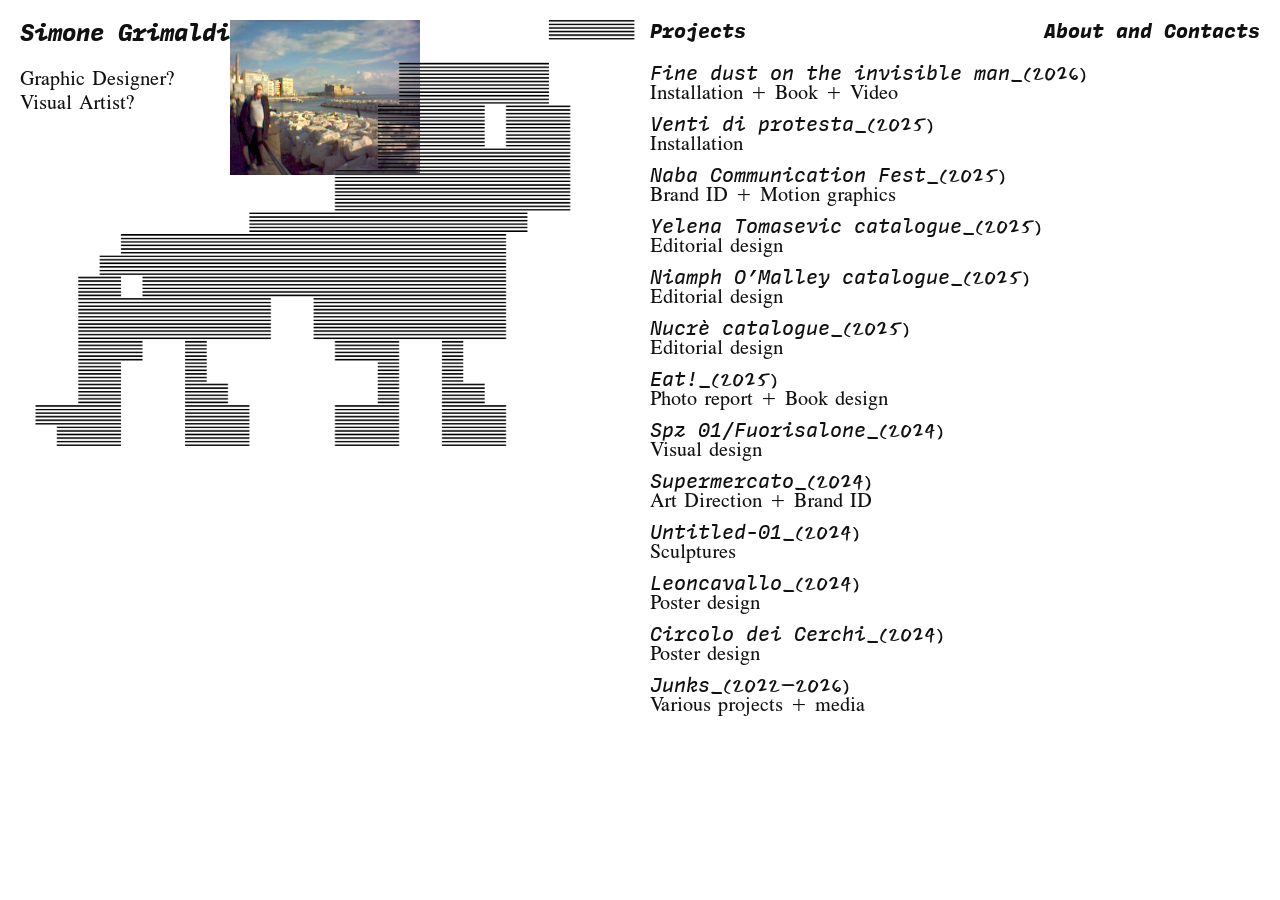
==== index.html @ 3a8df93e "initian site" ====
<!doctype html>
<html lang="it">
  <head>
    <meta charset="utf-8" />
    <title>Simone Grimaldi</title>
    <meta name="description" content="Portfolio — Simone Grimaldi" />
    <meta name="keywords" content="graphic design, visual artist, portfolio" />
    <meta name="viewport" content="width=device-width, initial-scale=1.0" />

    <link rel="shortcut icon" href="images/favicon.ico" type="image/x-icon" />
    <link rel="stylesheet" href="css/stili.css" />
  </head>

  <body>
    <main class="page" aria-label="Landing page">
      <!-- OVERLAY: GIF -->
      <div class="hero-gif" aria-label="Hero GIF">
        <img src="images/1.gif" alt="GIF" />
      </div>

      <!-- COLONNA 1 -->
      <section class="left" aria-label="Intro">
        <h1 class="brand">Simone Grimaldi</h1>

        <p class="tagline">
          Graphic Designer?<br />
          Visual Artist?
        </p>
      </section>

      <!-- COLONNA 2 (FOTO) -->
      <section class="photo" aria-label="Photo">
        <img src="images/photo.jpg" alt="Photo" />
      </section>

      <!-- COLONNE 4-5 (PROJECTS) -->
      <section class="projects-area" aria-label="Projects">
        <h2 class="section-title">Projects</h2>

        <ul class="projects" role="list">
          <li class="project">
            <a class="project-link" href="./projects/fine-dust.html">
              <span class="project-title">
                <em>Fine dust on the invisible man</em><span class="date">_(2026)</span>
              </span>
              <span class="project-meta">Installation + Book + Video</span>
            </a>
          </li>
          <li class="project">
            <a class="project-link" href="./projects/venti.html">
              <span class="project-title">
                <em>Venti di protesta</em><span class="date">_(2025)</span>
              </span>
              <span class="project-meta">Installation</span>
            </a>
          </li>

          <li class="project">
            <a class="project-link" href="./projects/NCA.html">
              <span class="project-title">
                <em>Naba Communication Fest</em><span class="date">_(2025)</span>
              </span>
              <span class="project-meta">Brand ID + Motion graphics</span>
            </a>
          </li>

          <li class="project">
            <a class="project-link" href="./projects/tomasevic.html">
              <span class="project-title">
                <em>Yelena Tomasevic catalogue</em><span class="date">_(2025)</span>
              </span>
              <span class="project-meta">Editorial design</span>
            </a>
          </li>

          <li class="project">
            <a class="project-link" href="./projects/niamph.html">
              <span class="project-title">
                <em>Niamph O’Malley catalogue</em><span class="date">_(2025)</span>
              </span>
              <span class="project-meta">Editorial design</span>
            </a>
          </li>

          <li class="project">
            <a class="project-link" href="./projects/nucrè.html">
              <span class="project-title">
                <em>Nucrè catalogue</em><span class="date">_(2025)</span>
              </span>
              <span class="project-meta">Editorial design</span>
            </a>
          </li>
          <li class="project">
            <a class="project-link" href="./projects/eat.html">
              <span class="project-title">
                <em>Eat!</em><span class="date">_(2025)</span>
              </span>
              <span class="project-meta">Photo report + Book design</span>
            </a>
          </li>

          <li class="project">
            <a class="project-link" href="./projects/spz.html">
              <span class="project-title">
                <em>Spz 01/Fuorisalone</em><span class="date">_(2024)</span>
              </span>
              <span class="project-meta">Visual design</span>
            </a>
          </li>

          <li class="project">
            <a class="project-link" href="./projects/super.html">
              <span class="project-title">
                <em>Supermercato</em><span class="date">_(2024)</span>
              </span>
              <span class="project-meta">Art Direction + Brand ID</span>
            </a>
          </li>
           <li class="project">
            <a class="project-link" href="./projects/untitled-01.html">
              <span class="project-title">
                <em>Untitled-01</em><span class="date">_(2024)</span>
              </span>
              <span class="project-meta">Sculptures</span>
            </a>
          </li>

          <li class="project">
            <a class="project-link" href="./projects/leonca.html">
              <span class="project-title">
                <em>Leoncavallo</em><span class="date">_(2024)</span>
              </span>
              <span class="project-meta">Poster design</span>
            </a>
          </li>

          <li class="project">
            <a class="project-link" href="./projects/circolocerchi.html">
              <span class="project-title">
                <em>Circolo dei Cerchi</em><span class="date">_(2024)</span>
              </span>
              <span class="project-meta">Poster design</span>
            </a>
          </li>

          <li class="project">
            <a class="project-link" href="./projects/junks.html">
              <span class="project-title">
                <em>Junks</em><span class="date">_(2022–2026)</span>
              </span>
              <span class="project-meta">Various projects + media</span>
            </a>
          </li>
        </ul>
      </section>

      <!-- COLONNA 6 -->
      <section class="right" aria-label="About and Contacts">
  <a class="section-title" href="./about.html">About and Contacts</a>
</section>
    </main>
  </body>
</html>
---- css/stili.css ----
/* =========================
   css/stili.css (COMPLETO)
   ========================= */

/* -------------------------
   LOCAL FONTS
   ------------------------- */

@font-face {
  font-family: "MDIO";
  src: url("../fonts/MDIO-BoldItalic.ttf") format("truetype");
  font-weight: 700;
  font-style: normal;
  font-display: swap;
}

@font-face {
  font-family: "MDIO";
  src: url("../fonts/MDIO-MediumItalic.ttf") format("truetype");
  font-weight: 500;
  font-style: italic;
  font-display: swap;
}

@font-face {
  font-family: "Mansalva";
  src: url("../fonts/Mansalva-Regular.ttf") format("truetype");
  font-weight: 400;
  font-style: normal;
  font-display: swap;
}

@font-face {
  font-family: "Times CG";
  src: url("../fonts/Times%20CG.otf") format("opentype");
  font-weight: 400;
  font-style: normal;
  font-display: swap;
}

/* -------------------------
   VARIABILI
   ------------------------- */

:root {
  --page-pad: 20px;
  --gutter: 20px;

  --text: #111;
  --bg: #fff;

  --title-font: "MDIO", serif;
  --body-font: "MDIO", serif;
  --serif-font: "Times CG", serif;
  --date-font: "Mansalva", cursive;

  --space-block: 20px;
  --space-project: 10px;
  --space-title-meta: 0px;

  /* mobile */
  --gif-fixed-h: 220px;
  --mobile-photo-w: 140px;
  --mobile-projects-offset: 100px;

  /* underline */
  --u-thickness: 1px;
  --u-offset: 3px;
}

/* -------------------------
   BASE / RESET
   ------------------------- */

* {
  box-sizing: border-box;
}

html,
body {
  height: 100%;
}

body {
  margin: 0;
  background: var(--bg);
  color: var(--text);

  font-size: 20px;
  line-height: 1.2;

  font-family: var(--body-font);
  font-weight: 500;
  font-style: italic;
}

h1,
h2,
p,
ul {
  margin: 0;
  padding: 0;
}

/* -------------------------
   GRID LAYOUT (DESKTOP)
   ------------------------- */

.page {
  min-height: 100svh;
  padding: var(--page-pad);

  display: grid;
  grid-template-columns: repeat(6, minmax(0, 1fr));
  column-gap: var(--gutter);
  align-items: start;

  position: relative; /* overlay gif */
}

/* colonne */
.left {
  grid-column: 1 / 2;
}

.photo {
  grid-column: 2 / 3;
}

.projects-area {
  grid-column: 4 / 6;
}

.right {
  grid-column: 6 / 7;
  justify-self: end;
  text-align: right;
}

/* foto col 2 */
.photo img {
  display: block;
  width: 100%;
  height: auto;
}

/* -------------------------
   GIF OVERLAY (DESKTOP)
   ------------------------- */

.hero-gif {
  position: absolute;
  top: var(--page-pad);
  left: var(--page-pad);

  width: calc(((100% - (5 * var(--gutter))) / 6) * 3 + (2 * var(--gutter)));
  height: auto;

  z-index: 2;
  pointer-events: none;
}

.hero-gif img {
  display: block;
  width: 100%;
  height: auto;
  object-fit: contain;
}

/* -------------------------
   TITOLI (BOLD)
   ------------------------- */

.brand,
.section-title {
  font-family: var(--title-font);
  font-weight: 700;
  font-style: normal;

  font-size: 20px;
  line-height: 1.2;

  white-space: nowrap;
}

.brand {
  font-size: 23.5px;
}

/* -------------------------
   HOVER / LINK STYLING
   - Simone Grimaldi: NO hover
   - Projects (titolo in alto): NO hover
   - About and Contacts (in alto): SI hover + link nero
   - Lista progetti: SI hover
   ------------------------- */

/* About and Contacts in alto (ora è un <a>) */
.right .section-title {
  color: inherit;
  text-decoration: none;
  text-decoration-thickness: var(--u-thickness);
  text-underline-offset: var(--u-offset);
}

.right .section-title:visited {
  color: inherit;
}

.right .section-title:hover {
  text-decoration: underline;
}

/* Simone: no hover */
.brand:hover {
  text-decoration: none;
}

/* -------------------------
   SINISTRA
   ------------------------- */

.tagline {
  margin-top: var(--space-block);

  font-family: var(--serif-font);
  font-weight: 400;
  font-style: normal;

  font-size: 20px;
  line-height: 1.2;
}

/* -------------------------
   PROJECTS LIST
   ------------------------- */

.projects {
  margin-top: var(--space-block);
  list-style: none;
}

.project {
  margin-bottom: var(--space-project);
}

/* underline su tutta la voce */
.project-link {
  display: inline-block;
  color: inherit;
  cursor: pointer;

  text-decoration: none;
  text-decoration-thickness: var(--u-thickness);
  text-underline-offset: var(--u-offset);
}

.project-link:hover {
  text-decoration: underline;
}

.project-link .project-title,
.project-link .project-meta {
  display: block;
}

/* titolo progetto: MDIO MediumItalic */
.project-title {
  font-family: var(--body-font);
  font-weight: 500;
  font-style: italic;

  font-size: 20px;
  line-height: 1;

  white-space: nowrap;
}

.project-title em {
  font-style: italic;
}

/* date: Mansalva */
.date {
  font-family: var(--date-font);
  font-weight: 400;
  font-style: normal;

  font-size: 20px;
  line-height: 1;
}

/* meta: Times CG */
.project-meta {
  margin-top: var(--space-title-meta);

  font-family: var(--serif-font);
  font-weight: 400;
  font-style: normal;

  font-size: 20px;
  line-height: 1;
}

/* -------------------------
   MOBILE
   - foto a sinistra + testo a destra (gutter 20)
   - projects più in basso di 100px
   - gif fixed bottom con margini 20px
   ------------------------- */

@media (max-width: 900px) {
  .page {
    grid-template-columns: var(--mobile-photo-w) var(--gutter) 1fr;
    column-gap: 0;
    row-gap: 20px;

    padding-bottom: calc(var(--page-pad) + var(--gif-fixed-h));
  }

  .photo {
    grid-column: 1 / 2;
    grid-row: 1;
    justify-self: start;
    align-self: start;
  }

  .photo img {
    width: 100%;
    height: auto;
  }

  .left {
    grid-column: 3 / 4;
    grid-row: 1;
    justify-self: start;
    align-self: start;
    text-align: left;
  }

  /* nome sempre in una riga, riduce se serve + spazio sotto */
  .brand {
    white-space: nowrap;
    font-size: clamp(16px, 6vw, 23.5px);
    margin-bottom: 20px;
  }

  .projects-area {
    grid-column: 1 / 4;
    grid-row: 2;
    justify-self: start;
    text-align: left;

    margin-top: var(--mobile-projects-offset);
  }

  .right {
    grid-column: 1 / 4;
    grid-row: 3;
    justify-self: start;
    text-align: left;
  }

  .section-title,
  .project-title {
    white-space: normal;
  }

  /* GIF fixed bottom con margini 20px dx/sx */
  .hero-gif {
    position: fixed;
    left: var(--page-pad);
    right: var(--page-pad);
    bottom: 0;
    top: auto;

    width: auto;
    height: var(--gif-fixed-h);

    z-index: 999;
    pointer-events: none;
  }

  .hero-gif img {
    width: 100%;
    height: 100%;
    object-fit: contain;
    object-position: bottom;
  }
}
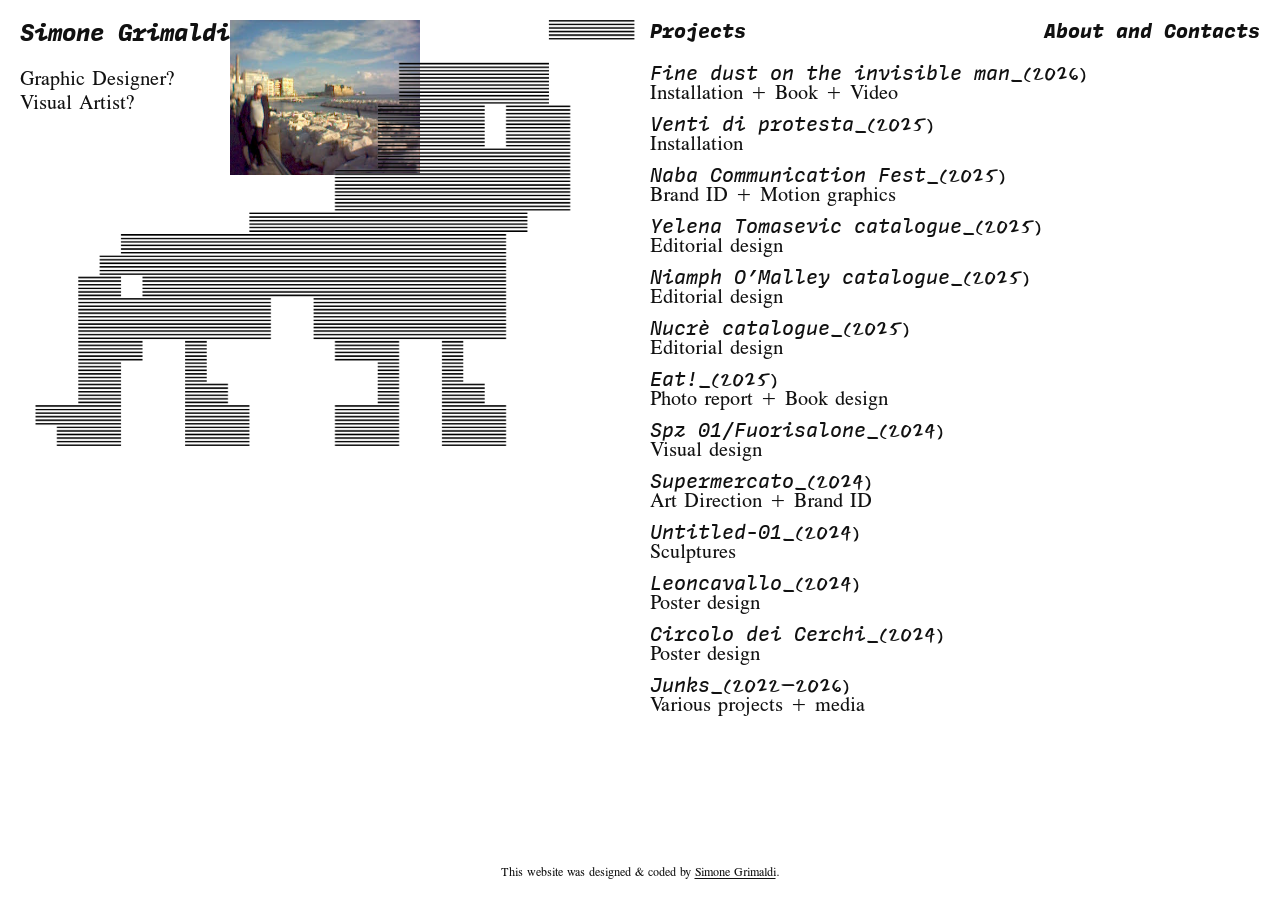
==== commit 55fa7fa9: "credit update" ====
--- a/index.html
+++ b/index.html
@@ -1,6 +1,7 @@
 <!doctype html>
 <html lang="it">
   <head>
+    <link rel="icon" href="images/favicon.ico" type="image/x-icon" />
     <meta charset="utf-8" />
     <title>Simone Grimaldi</title>
     <meta name="description" content="Portfolio — Simone Grimaldi" />
@@ -10,6 +11,11 @@
     <link rel="shortcut icon" href="images/favicon.ico" type="image/x-icon" />
     <link rel="stylesheet" href="css/stili.css" />
   </head>
+
+  <p class="site-credit">
+  This website was designed &amp; coded by
+  <a href="about.html">Simone Grimaldi</a>.
+</p>
 
   <body>
     <main class="page" aria-label="Landing page">
--- a/css/stili.css
+++ b/css/stili.css
@@ -5,7 +5,6 @@
 /* -------------------------
    LOCAL FONTS
    ------------------------- */
-
 @font-face {
   font-family: "MDIO";
   src: url("../fonts/MDIO-BoldItalic.ttf") format("truetype");
@@ -41,7 +40,6 @@
 /* -------------------------
    VARIABILI
    ------------------------- */
-
 :root {
   --page-pad: 20px;
   --gutter: 20px;
@@ -49,8 +47,8 @@
   --text: #111;
   --bg: #fff;
 
-  --title-font: "MDIO", serif;
-  --body-font: "MDIO", serif;
+  --title-font: "MDIO", serif; /* titoli bold */
+  --body-font: "MDIO", serif;  /* mdio medium italic */
   --serif-font: "Times CG", serif;
   --date-font: "Mansalva", cursive;
 
@@ -71,7 +69,6 @@
 /* -------------------------
    BASE / RESET
    ------------------------- */
-
 * {
   box-sizing: border-box;
 }
@@ -105,7 +102,6 @@
 /* -------------------------
    GRID LAYOUT (DESKTOP)
    ------------------------- */
-
 .page {
   min-height: 100svh;
   padding: var(--page-pad);
@@ -147,12 +143,12 @@
 /* -------------------------
    GIF OVERLAY (DESKTOP)
    ------------------------- */
-
 .hero-gif {
   position: absolute;
   top: var(--page-pad);
   left: var(--page-pad);
 
+  /* 3 colonne (1-3) con 2 gutter interni */
   width: calc(((100% - (5 * var(--gutter))) / 6) * 3 + (2 * var(--gutter)));
   height: auto;
 
@@ -170,7 +166,6 @@
 /* -------------------------
    TITOLI (BOLD)
    ------------------------- */
-
 .brand,
 .section-title {
   font-family: var(--title-font);
@@ -183,19 +178,21 @@
   white-space: nowrap;
 }
 
+/* SOLO nome: desktop 23.5 */
 .brand {
   font-size: 23.5px;
 }
 
 /* -------------------------
    HOVER / LINK STYLING
+   Regole richieste:
    - Simone Grimaldi: NO hover
    - Projects (titolo in alto): NO hover
    - About and Contacts (in alto): SI hover + link nero
-   - Lista progetti: SI hover
-   ------------------------- */
-
-/* About and Contacts in alto (ora è un <a>) */
+   - Lista progetti: SI hover (underline su tutta la riga)
+   ------------------------- */
+
+/* About and Contacts in alto (è un <a>) */
 .right .section-title {
   color: inherit;
   text-decoration: none;
@@ -219,7 +216,6 @@
 /* -------------------------
    SINISTRA
    ------------------------- */
-
 .tagline {
   margin-top: var(--space-block);
 
@@ -234,7 +230,6 @@
 /* -------------------------
    PROJECTS LIST
    ------------------------- */
-
 .projects {
   margin-top: var(--space-block);
   list-style: none;
@@ -303,18 +298,23 @@
 }
 
 /* -------------------------
-   MOBILE
-   - foto a sinistra + testo a destra (gutter 20)
-   - projects più in basso di 100px
-   - gif fixed bottom con margini 20px
-   ------------------------- */
-
+   MOBILE (iphone / schermi stretti)
+   - foto piccola a sinistra
+   - testo a destra con gutter 20 + margine destro 20
+   - titolo sempre su una riga (riduce se serve)
+   - projects 100px più in basso
+   - gif fixed bottom overlay
+   ------------------------- */
 @media (max-width: 900px) {
   .page {
     grid-template-columns: var(--mobile-photo-w) var(--gutter) 1fr;
     column-gap: 0;
     row-gap: 20px;
 
+    /* margini 20px su tutti i lati */
+    padding: var(--page-pad);
+
+    /* spazio extra per gif fixed */
     padding-bottom: calc(var(--page-pad) + var(--gif-fixed-h));
   }
 
@@ -330,19 +330,23 @@
     height: auto;
   }
 
+  /* testo a destra della foto con margine destro 20px */
   .left {
     grid-column: 3 / 4;
     grid-row: 1;
     justify-self: start;
     align-self: start;
     text-align: left;
-  }
-
-  /* nome sempre in una riga, riduce se serve + spazio sotto */
+
+    width: 100%;
+    padding-right: var(--page-pad);
+  }
+
+  /* ✅ RIDOTTO: nome sempre su una riga e più piccolo su mobile */
   .brand {
     white-space: nowrap;
-    font-size: clamp(16px, 6vw, 23.5px);
-    margin-bottom: 20px;
+    font-size: clamp(13px, 4.2vw, 19px);
+    margin-bottom: 20px; /* accapo tra nome e tagline */
   }
 
   .projects-area {
@@ -387,4 +391,35 @@
     object-fit: contain;
     object-position: bottom;
   }
+}
+
+.site-credit {
+  position: fixed;
+  left: 50%;
+  bottom: 20px;
+  transform: translateX(-50%);
+
+  margin: 0;
+
+  font-family: "Times CG", serif;
+  font-weight: 400;
+  font-style: normal;
+  font-size: 12px;
+  line-height: 1;
+
+  white-space: nowrap;
+  color: var(--text);
+
+  z-index: 1000;
+}
+
+.site-credit a {
+  color: inherit;
+  text-decoration: underline;
+  text-decoration-thickness: 1px;
+  text-underline-offset: 2px;
+}
+
+.site-credit a:visited {
+  color: inherit;
 }
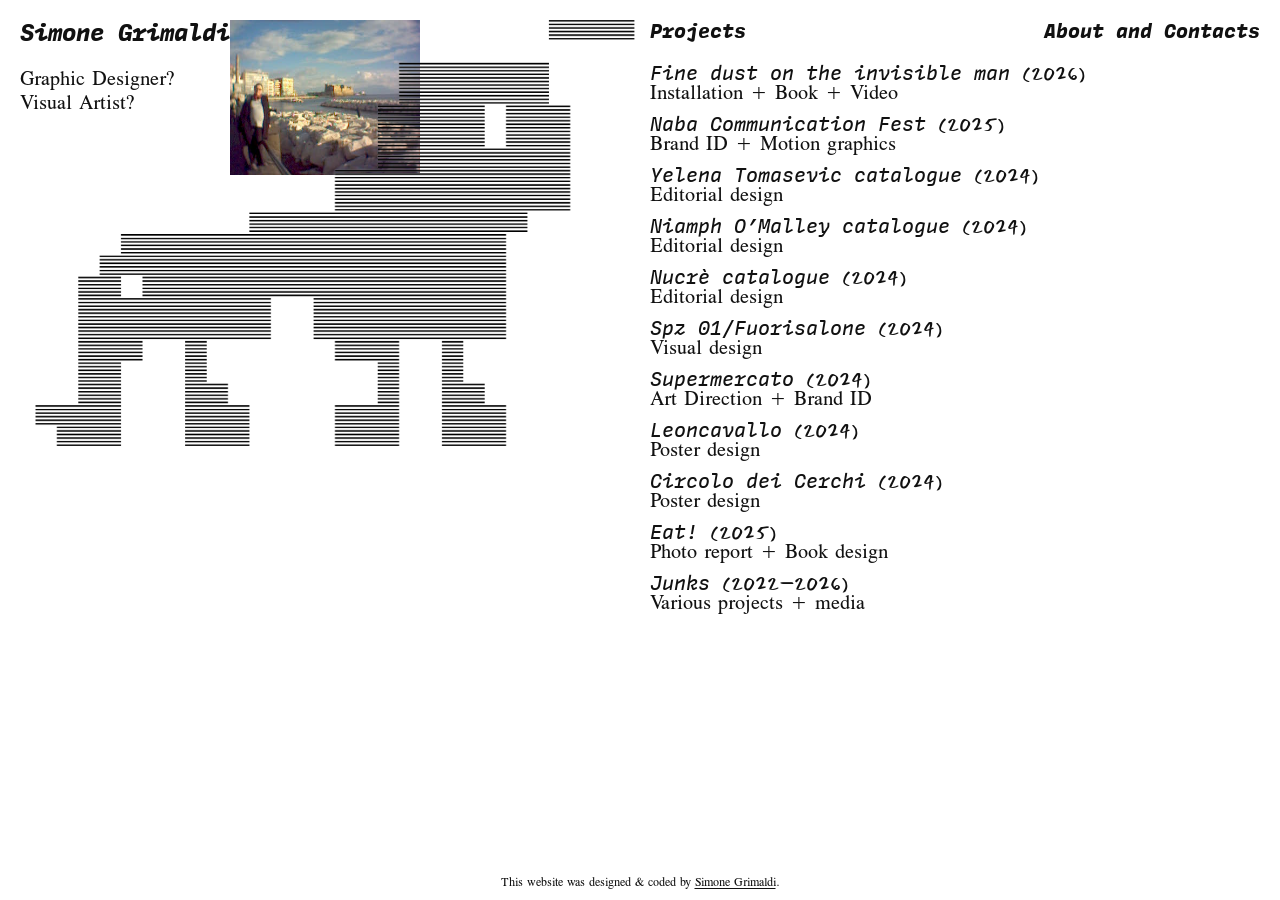
==== commit d423fcd2: "animation update" ====
--- a/index.html
+++ b/index.html
@@ -1,31 +1,40 @@
 <!doctype html>
-<html lang="it">
+<html lang="en">
   <head>
-    <link rel="icon" href="images/favicon.ico" type="image/x-icon" />
-    <meta charset="utf-8" />
+    <meta charset="UTF-8" />
+
+    <meta
+      name="viewport"
+      content="width=device-width, initial-scale=1.0"
+    />
+
     <title>Simone Grimaldi</title>
-    <meta name="description" content="Portfolio — Simone Grimaldi" />
-    <meta name="keywords" content="graphic design, visual artist, portfolio" />
-    <meta name="viewport" content="width=device-width, initial-scale=1.0" />
-
-    <link rel="shortcut icon" href="images/favicon.ico" type="image/x-icon" />
-    <link rel="stylesheet" href="css/stili.css" />
+
+    <link
+      rel="icon"
+      href="images/favicon.ico"
+      type="image/x-icon"
+    />
+
+    <link
+      rel="stylesheet"
+      href="css/stili.css?v=5"
+    />
   </head>
 
-  <p class="site-credit">
-  This website was designed &amp; coded by
-  <a href="about.html">Simone Grimaldi</a>.
-</p>
-
   <body>
-    <main class="page" aria-label="Landing page">
-      <!-- OVERLAY: GIF -->
-      <div class="hero-gif" aria-label="Hero GIF">
-        <img src="images/1.gif" alt="GIF" />
+    <main class="page">
+
+      <!-- GIF DECORATIVA -->
+      <div class="hero-gif">
+        <img
+          src="images/1.gif"
+          alt=""
+        />
       </div>
 
-      <!-- COLONNA 1 -->
-      <section class="left" aria-label="Intro">
+      <!-- NOME + TAGLINE -->
+      <section class="left">
         <h1 class="brand">Simone Grimaldi</h1>
 
         <p class="tagline">
@@ -34,136 +43,452 @@
         </p>
       </section>
 
-      <!-- COLONNA 2 (FOTO) -->
-      <section class="photo" aria-label="Photo">
-        <img src="images/photo.jpg" alt="Photo" />
-      </section>
-
-      <!-- COLONNE 4-5 (PROJECTS) -->
-      <section class="projects-area" aria-label="Projects">
+      <!-- FOTO -->
+      <div class="photo">
+        <img
+          src="images/photo.jpg"
+          alt="Simone Grimaldi"
+        />
+      </div>
+
+      <!-- PROJECTS -->
+      <section class="projects-area">
         <h2 class="section-title">Projects</h2>
 
-        <ul class="projects" role="list">
-          <li class="project">
-            <a class="project-link" href="./projects/fine-dust.html">
-              <span class="project-title">
-                <em>Fine dust on the invisible man</em><span class="date">_(2026)</span>
-              </span>
-              <span class="project-meta">Installation + Book + Video</span>
-            </a>
-          </li>
-          <li class="project">
-            <a class="project-link" href="./projects/venti.html">
-              <span class="project-title">
-                <em>Venti di protesta</em><span class="date">_(2025)</span>
-              </span>
-              <span class="project-meta">Installation</span>
-            </a>
-          </li>
-
-          <li class="project">
-            <a class="project-link" href="./projects/NCA.html">
-              <span class="project-title">
-                <em>Naba Communication Fest</em><span class="date">_(2025)</span>
-              </span>
-              <span class="project-meta">Brand ID + Motion graphics</span>
-            </a>
-          </li>
-
-          <li class="project">
-            <a class="project-link" href="./projects/tomasevic.html">
-              <span class="project-title">
-                <em>Yelena Tomasevic catalogue</em><span class="date">_(2025)</span>
-              </span>
-              <span class="project-meta">Editorial design</span>
-            </a>
-          </li>
-
-          <li class="project">
-            <a class="project-link" href="./projects/niamph.html">
-              <span class="project-title">
-                <em>Niamph O’Malley catalogue</em><span class="date">_(2025)</span>
-              </span>
-              <span class="project-meta">Editorial design</span>
-            </a>
-          </li>
-
-          <li class="project">
-            <a class="project-link" href="./projects/nucrè.html">
-              <span class="project-title">
-                <em>Nucrè catalogue</em><span class="date">_(2025)</span>
-              </span>
-              <span class="project-meta">Editorial design</span>
-            </a>
-          </li>
-          <li class="project">
-            <a class="project-link" href="./projects/eat.html">
-              <span class="project-title">
-                <em>Eat!</em><span class="date">_(2025)</span>
-              </span>
-              <span class="project-meta">Photo report + Book design</span>
-            </a>
-          </li>
-
-          <li class="project">
-            <a class="project-link" href="./projects/spz.html">
-              <span class="project-title">
-                <em>Spz 01/Fuorisalone</em><span class="date">_(2024)</span>
-              </span>
-              <span class="project-meta">Visual design</span>
-            </a>
-          </li>
-
-          <li class="project">
-            <a class="project-link" href="./projects/super.html">
-              <span class="project-title">
-                <em>Supermercato</em><span class="date">_(2024)</span>
-              </span>
-              <span class="project-meta">Art Direction + Brand ID</span>
-            </a>
-          </li>
-           <li class="project">
-            <a class="project-link" href="./projects/untitled-01.html">
-              <span class="project-title">
-                <em>Untitled-01</em><span class="date">_(2024)</span>
-              </span>
-              <span class="project-meta">Sculptures</span>
-            </a>
-          </li>
-
-          <li class="project">
-            <a class="project-link" href="./projects/leonca.html">
-              <span class="project-title">
-                <em>Leoncavallo</em><span class="date">_(2024)</span>
-              </span>
-              <span class="project-meta">Poster design</span>
-            </a>
-          </li>
-
-          <li class="project">
-            <a class="project-link" href="./projects/circolocerchi.html">
-              <span class="project-title">
-                <em>Circolo dei Cerchi</em><span class="date">_(2024)</span>
-              </span>
-              <span class="project-meta">Poster design</span>
-            </a>
-          </li>
-
-          <li class="project">
-            <a class="project-link" href="./projects/junks.html">
-              <span class="project-title">
-                <em>Junks</em><span class="date">_(2022–2026)</span>
-              </span>
-              <span class="project-meta">Various projects + media</span>
-            </a>
-          </li>
+        <ul class="projects">
+
+          <!-- FINE DUST -->
+          <li class="project">
+            <a
+              class="project-link"
+              href="./projects/fine-dust.html"
+              data-preview="fine-dust"
+            >
+              <span class="project-title">
+                Fine dust on the invisible man
+                <span class="date">(2026)</span>
+              </span>
+
+              <span class="project-meta">
+                Installation + Book + Video
+              </span>
+            </a>
+          </li>
+
+          <!-- NCA -->
+          <li class="project">
+            <a
+              class="project-link"
+              href="./projects/NCA.html"
+              data-preview="nca"
+            >
+              <span class="project-title">
+                Naba Communication Fest
+                <span class="date">(2025)</span>
+              </span>
+
+              <span class="project-meta">
+                Brand ID + Motion graphics
+              </span>
+            </a>
+          </li>
+
+          <!-- TOMASEVIC -->
+          <li class="project">
+            <a
+              class="project-link"
+              href="./projects/tomasevic.html"
+              data-preview="tomasevic"
+            >
+              <span class="project-title">
+                Yelena Tomasevic catalogue
+                <span class="date">(2024)</span>
+              </span>
+
+              <span class="project-meta">
+                Editorial design
+              </span>
+            </a>
+          </li>
+
+          <!-- NIAMPH -->
+          <li class="project">
+            <a
+              class="project-link"
+              href="./projects/niamph.html"
+              data-preview="niamph"
+            >
+              <span class="project-title">
+                Niamph O’Malley catalogue
+                <span class="date">(2024)</span>
+              </span>
+
+              <span class="project-meta">
+                Editorial design
+              </span>
+            </a>
+          </li>
+
+          <!-- NUCRE -->
+          <li class="project">
+            <a
+              class="project-link"
+              href="./projects/nucrè.html"
+              data-preview="nucre"
+            >
+              <span class="project-title">
+                Nucrè catalogue
+                <span class="date">(2024)</span>
+              </span>
+
+              <span class="project-meta">
+                Editorial design
+              </span>
+            </a>
+          </li>
+
+          <!-- SPZ -->
+          <li class="project">
+            <a
+              class="project-link"
+              href="./projects/spz.html"
+              data-preview="spz"
+            >
+              <span class="project-title">
+                Spz 01/Fuorisalone
+                <span class="date">(2024)</span>
+              </span>
+
+              <span class="project-meta">
+                Visual design
+              </span>
+            </a>
+          </li>
+
+          <!-- SUPERMERCATO -->
+          <li class="project">
+            <a
+              class="project-link"
+              href="./projects/super.html"
+              data-preview="super"
+            >
+              <span class="project-title">
+                Supermercato
+                <span class="date">(2024)</span>
+              </span>
+
+              <span class="project-meta">
+                Art Direction + Brand ID
+              </span>
+            </a>
+          </li>
+
+          <!-- LEONCAVALLO -->
+          <li class="project">
+            <a
+              class="project-link"
+              href="./projects/leonca.html"
+              data-preview="leonca"
+            >
+              <span class="project-title">
+                Leoncavallo
+                <span class="date">(2024)</span>
+              </span>
+
+              <span class="project-meta">
+                Poster design
+              </span>
+            </a>
+          </li>
+
+          <!-- CIRCOLO DEI CERCHI -->
+          <li class="project">
+            <a
+              class="project-link"
+              href="./projects/circolocerchi.html"
+              data-preview="circolocerchi"
+            >
+              <span class="project-title">
+                Circolo dei Cerchi
+                <span class="date">(2024)</span>
+              </span>
+
+              <span class="project-meta">
+                Poster design
+              </span>
+            </a>
+          </li>
+
+          <!-- EAT -->
+          <li class="project">
+            <a
+              class="project-link"
+              href="./projects/eat.html"
+            >
+              <span class="project-title">
+                Eat!
+                <span class="date">(2025)</span>
+              </span>
+
+              <span class="project-meta">
+                Photo report + Book design
+              </span>
+            </a>
+          </li>
+
+          <!-- JUNKS -->
+          <li class="project">
+            <a
+              class="project-link"
+              href="./projects/junks.html"
+              data-preview="junks"
+            >
+              <span class="project-title">
+                Junks
+                <span class="date">(2022–2026)</span>
+              </span>
+
+              <span class="project-meta">
+                Various projects + media
+              </span>
+            </a>
+          </li>
+
         </ul>
       </section>
 
-      <!-- COLONNA 6 -->
-      <section class="right" aria-label="About and Contacts">
-  <a class="section-title" href="./about.html">About and Contacts</a>
-</section>
+      <!-- ABOUT -->
+      <section class="right">
+        <a
+          class="section-title"
+          href="./about.html"
+        >
+          About and Contacts
+        </a>
+      </section>
+
     </main>
+
+    <!-- AREA ANTEPRIME HOVER -->
+    <div
+      class="project-hover-preview"
+      aria-hidden="true"
+    ></div>
+
+    <!-- SITE CREDIT -->
+    <p class="site-credit">
+      This website was designed &amp; coded by
+      <a href="./about.html">Simone Grimaldi</a>.
+    </p>
+
+    <!-- PROJECT HOVER PREVIEW -->
+    <script>
+      const previewContainer =
+        document.querySelector(".project-hover-preview");
+
+      const projectLinks =
+        document.querySelectorAll("[data-preview]");
+
+      const projectPreviews = {
+        "fine-dust": [
+          "./images/projects/fine-dust/01.jpg",
+          "./images/projects/fine-dust/02.jpg",
+          "./images/projects/fine-dust/03.jpg"
+        ],
+
+        "nca": [
+          "./images/projects/nca/01.gif",
+          "./images/projects/nca/02.jpg",
+          "./images/projects/nca/03.jpg"
+        ],
+
+        "tomasevic": [
+          "./images/projects/tomasevic/1.jpg",
+          "./images/projects/tomasevic/2.jpg",
+          "./images/projects/tomasevic/3.jpg"
+        ],
+
+        "niamph": [
+          "./images/projects/niamph/1.jpg",
+          "./images/projects/niamph/2.jpg",
+          "./images/projects/niamph/3.jpg"
+        ],
+
+        "nucre": [
+          "./images/projects/nucre/1.jpg",
+          "./images/projects/nucre/2.jpg",
+          "./images/projects/nucre/3.jpg"
+        ],
+
+        "spz": [
+          "./images/projects/spz/1.jpg",
+          "./images/projects/spz/2.jpg",
+          "./images/projects/spz/3..jpg"
+        ],
+
+        "super": [
+          "./images/projects/super/1.jpg",
+          "./images/projects/super/2.jpg",
+          "./images/projects/super/3.jpg"
+        ],
+
+        "leonca": [
+          "./images/projects/leonca/1.jpg",
+          "./images/projects/leonca/2.jpg",
+          "./images/projects/leonca/3.jpg"
+        ],
+
+        "circolocerchi": [
+          "./images/projects/circolocerchi/1.jpg",
+          "./images/projects/circolocerchi/2.jpg"
+        ],
+
+        "junks": [
+          "./images/projects/junks/1.png",
+          "./images/projects/junks/2_.jpg",
+          "./images/projects/junks/Blow.jpg"
+        ]
+      };
+
+      let previewTimers = [];
+
+      function randomBetween(min, max) {
+        return Math.random() * (max - min) + min;
+      }
+
+      function clearPreview() {
+        previewTimers.forEach((timer) => {
+          clearTimeout(timer);
+        });
+
+        previewTimers = [];
+
+        /*
+          Sparizione immediata.
+        */
+        previewContainer.innerHTML = "";
+      }
+
+      function positionPreviewImage(image) {
+        const containerWidth =
+          previewContainer.clientWidth;
+
+        const containerHeight =
+          previewContainer.clientHeight;
+
+        const imageWidth =
+          image.offsetWidth;
+
+        const imageHeight =
+          image.offsetHeight;
+
+        const maxLeft =
+          Math.max(0, containerWidth - imageWidth);
+
+        const maxTop =
+          Math.max(0, containerHeight - imageHeight);
+
+        image.style.left =
+          `${randomBetween(0, maxLeft)}px`;
+
+        image.style.top =
+          `${randomBetween(0, maxTop)}px`;
+      }
+
+      function revealImage(image) {
+        positionPreviewImage(image);
+
+        requestAnimationFrame(() => {
+          requestAnimationFrame(() => {
+            image.classList.add("is-visible");
+          });
+        });
+      }
+
+      function addPreviewImage(src, index) {
+        const image =
+          document.createElement("img");
+
+        image.src = src;
+        image.alt = "";
+        image.className =
+          "project-hover-image";
+
+        image.style.zIndex =
+          String(index + 1);
+
+        previewContainer.appendChild(image);
+
+        if (
+          image.complete &&
+          image.naturalWidth > 0
+        ) {
+          revealImage(image);
+        } else {
+          image.addEventListener(
+            "load",
+            () => {
+              revealImage(image);
+            },
+            { once: true }
+          );
+        }
+      }
+
+      function showPreview(images) {
+        clearPreview();
+
+        images.forEach((src, index) => {
+          /*
+            1ª foto: subito
+            2ª foto: dopo 1 secondo
+            3ª foto: dopo 2 secondi
+          */
+          const timer = setTimeout(() => {
+            addPreviewImage(src, index);
+          }, index * 1000);
+
+          previewTimers.push(timer);
+        });
+      }
+
+      projectLinks.forEach((link) => {
+        const projectKey =
+          link.dataset.preview;
+
+        const images =
+          projectPreviews[projectKey];
+
+        if (!images) {
+          return;
+        }
+
+        link.addEventListener(
+          "mouseenter",
+          () => {
+            if (window.innerWidth <= 900) {
+              return;
+            }
+
+            showPreview(images);
+          }
+        );
+
+        link.addEventListener(
+          "mouseleave",
+          clearPreview
+        );
+      });
+
+      window.addEventListener(
+        "resize",
+        () => {
+          if (window.innerWidth <= 900) {
+            clearPreview();
+          }
+        }
+      );
+    </script>
+
   </body>
 </html>
--- a/css/stili.css
+++ b/css/stili.css
@@ -1,10 +1,7 @@
 /* =========================
-   css/stili.css (COMPLETO)
-   ========================= */
-
-/* -------------------------
    LOCAL FONTS
-   ------------------------- */
+   ========================= */
+
 @font-face {
   font-family: "MDIO";
   src: url("../fonts/MDIO-BoldItalic.ttf") format("truetype");
@@ -37,9 +34,11 @@
   font-display: swap;
 }
 
-/* -------------------------
-   VARIABILI
-   ------------------------- */
+
+/* =========================
+   VARIABLES
+   ========================= */
+
 :root {
   --page-pad: 20px;
   --gutter: 20px;
@@ -47,8 +46,8 @@
   --text: #111;
   --bg: #fff;
 
-  --title-font: "MDIO", serif; /* titoli bold */
-  --body-font: "MDIO", serif;  /* mdio medium italic */
+  --title-font: "MDIO", serif;
+  --body-font: "MDIO", serif;
   --serif-font: "Times CG", serif;
   --date-font: "Mansalva", cursive;
 
@@ -56,19 +55,19 @@
   --space-project: 10px;
   --space-title-meta: 0px;
 
-  /* mobile */
   --gif-fixed-h: 220px;
   --mobile-photo-w: 140px;
   --mobile-projects-offset: 100px;
 
-  /* underline */
   --u-thickness: 1px;
   --u-offset: 3px;
 }
 
-/* -------------------------
-   BASE / RESET
-   ------------------------- */
+
+/* =========================
+   RESET / BASE
+   ========================= */
+
 * {
   box-sizing: border-box;
 }
@@ -80,15 +79,18 @@
 
 body {
   margin: 0;
+
   background: var(--bg);
   color: var(--text);
 
+  font-family: var(--body-font);
   font-size: 20px;
-  line-height: 1.2;
-
-  font-family: var(--body-font);
   font-weight: 500;
   font-style: italic;
+
+  line-height: 1.2;
+
+  overflow-x: hidden;
 }
 
 h1,
@@ -99,22 +101,33 @@
   padding: 0;
 }
 
-/* -------------------------
-   GRID LAYOUT (DESKTOP)
-   ------------------------- */
+
+/* =========================
+   DESKTOP GRID
+   ========================= */
+
 .page {
+  position: relative;
+
   min-height: 100svh;
+
   padding: var(--page-pad);
 
   display: grid;
-  grid-template-columns: repeat(6, minmax(0, 1fr));
+
+  grid-template-columns:
+    repeat(6, minmax(0, 1fr));
+
   column-gap: var(--gutter);
+
   align-items: start;
-
-  position: relative; /* overlay gif */
-}
-
-/* colonne */
+}
+
+
+/* =========================
+   HOME COLUMNS
+   ========================= */
+
 .left {
   grid-column: 1 / 2;
 }
@@ -129,75 +142,96 @@
 
 .right {
   grid-column: 6 / 7;
+
   justify-self: end;
+
   text-align: right;
 }
 
-/* foto col 2 */
+
+/* =========================
+   PHOTO
+   ========================= */
+
 .photo img {
   display: block;
+
   width: 100%;
   height: auto;
 }
 
-/* -------------------------
-   GIF OVERLAY (DESKTOP)
-   ------------------------- */
+
+/* =========================
+   DECORATIVE GIF DESKTOP
+   ========================= */
+
 .hero-gif {
   position: absolute;
+
   top: var(--page-pad);
   left: var(--page-pad);
 
-  /* 3 colonne (1-3) con 2 gutter interni */
-  width: calc(((100% - (5 * var(--gutter))) / 6) * 3 + (2 * var(--gutter)));
+  width:
+    calc(
+      ((100% - (5 * var(--gutter))) / 6)
+      * 3
+      + (2 * var(--gutter))
+    );
+
   height: auto;
 
   z-index: 2;
+
   pointer-events: none;
 }
 
 .hero-gif img {
   display: block;
+
   width: 100%;
   height: auto;
+
   object-fit: contain;
 }
 
-/* -------------------------
-   TITOLI (BOLD)
-   ------------------------- */
+
+/* =========================
+   HEADINGS
+   ========================= */
+
 .brand,
 .section-title {
   font-family: var(--title-font);
+
   font-weight: 700;
   font-style: normal;
 
   font-size: 20px;
+
   line-height: 1.2;
 
   white-space: nowrap;
 }
 
-/* SOLO nome: desktop 23.5 */
 .brand {
   font-size: 23.5px;
 }
 
-/* -------------------------
-   HOVER / LINK STYLING
-   Regole richieste:
-   - Simone Grimaldi: NO hover
-   - Projects (titolo in alto): NO hover
-   - About and Contacts (in alto): SI hover + link nero
-   - Lista progetti: SI hover (underline su tutta la riga)
-   ------------------------- */
-
-/* About and Contacts in alto (è un <a>) */
+
+/* =========================
+   ABOUT LINK
+   ========================= */
+
 .right .section-title {
   color: inherit;
+
   text-decoration: none;
-  text-decoration-thickness: var(--u-thickness);
-  text-underline-offset: var(--u-offset);
+
+  text-decoration-thickness:
+    var(--u-thickness);
+
+  text-underline-offset:
+    var(--u-offset);
 }
 
 .right .section-title:visited {
@@ -208,30 +242,36 @@
   text-decoration: underline;
 }
 
-/* Simone: no hover */
 .brand:hover {
   text-decoration: none;
 }
 
-/* -------------------------
-   SINISTRA
-   ------------------------- */
+
+/* =========================
+   TAGLINE
+   ========================= */
+
 .tagline {
   margin-top: var(--space-block);
 
   font-family: var(--serif-font);
+
   font-weight: 400;
   font-style: normal;
 
   font-size: 20px;
+
   line-height: 1.2;
 }
 
-/* -------------------------
-   PROJECTS LIST
-   ------------------------- */
+
+/* =========================
+   PROJECT LIST
+   ========================= */
+
 .projects {
   margin-top: var(--space-block);
+
   list-style: none;
 }
 
@@ -239,15 +279,25 @@
   margin-bottom: var(--space-project);
 }
 
-/* underline su tutta la voce */
+
+/* =========================
+   PROJECT LINKS
+   ========================= */
+
 .project-link {
   display: inline-block;
+
   color: inherit;
+
   cursor: pointer;
 
   text-decoration: none;
-  text-decoration-thickness: var(--u-thickness);
-  text-underline-offset: var(--u-offset);
+
+  text-decoration-thickness:
+    var(--u-thickness);
+
+  text-underline-offset:
+    var(--u-offset);
 }
 
 .project-link:hover {
@@ -259,13 +309,19 @@
   display: block;
 }
 
-/* titolo progetto: MDIO MediumItalic */
+
+/* =========================
+   PROJECT TITLE
+   ========================= */
+
 .project-title {
   font-family: var(--body-font);
+
   font-weight: 500;
   font-style: italic;
 
   font-size: 20px;
+
   line-height: 1;
 
   white-space: nowrap;
@@ -275,52 +331,199 @@
   font-style: italic;
 }
 
-/* date: Mansalva */
+
+/* =========================
+   DATE
+   ========================= */
+
 .date {
   font-family: var(--date-font);
+
   font-weight: 400;
   font-style: normal;
 
   font-size: 20px;
+
   line-height: 1;
 }
 
-/* meta: Times CG */
+
+/* =========================
+   PROJECT META
+   ========================= */
+
 .project-meta {
   margin-top: var(--space-title-meta);
 
   font-family: var(--serif-font);
+
   font-weight: 400;
   font-style: normal;
 
   font-size: 20px;
+
   line-height: 1;
 }
 
-/* -------------------------
-   MOBILE (iphone / schermi stretti)
-   - foto piccola a sinistra
-   - testo a destra con gutter 20 + margine destro 20
-   - titolo sempre su una riga (riduce se serve)
-   - projects 100px più in basso
-   - gif fixed bottom overlay
-   ------------------------- */
+
+/* =========================
+   PROJECT HOVER PREVIEW
+   ========================= */
+
+.project-hover-preview {
+  position: fixed;
+
+  left: 20px;
+  bottom: 35px;
+
+  /*
+    Area dedicata alla parte
+    bassa sinistra dello schermo.
+  */
+  width: calc(50vw - 40px);
+  height: 44vh;
+
+  overflow: hidden;
+
+  pointer-events: none;
+
+  z-index: 20;
+}
+
+.project-hover-image {
+  position: absolute;
+
+  display: block;
+
+  width: clamp(140px, 18vw, 300px);
+  max-width: 70%;
+
+  height: auto;
+
+  opacity: 0;
+
+  transform: translateY(3px);
+
+  /*
+    Solo fade-in.
+    Quando esci dall'hover
+    l'elemento viene eliminato subito.
+  */
+  transition:
+    opacity 220ms ease,
+    transform 220ms ease;
+}
+
+.project-hover-image.is-visible {
+  opacity: 1;
+
+  transform: translateY(0);
+}
+
+
+/* =========================
+   SITE CREDIT
+   ========================= */
+
+.site-credit {
+  position: fixed;
+
+  left: 50%;
+  bottom: 10px;
+
+  transform: translateX(-50%);
+
+  margin: 0;
+
+  font-family: "Times CG", serif;
+
+  font-weight: 400;
+  font-style: normal;
+
+  font-size: 12px;
+
+  line-height: 1;
+
+  white-space: nowrap;
+
+  color: var(--text);
+
+  z-index: 1000;
+}
+
+.site-credit a {
+  color: inherit;
+
+  text-decoration: underline;
+
+  text-decoration-thickness: 1px;
+
+  text-underline-offset: 2px;
+}
+
+.site-credit a:visited {
+  color: inherit;
+}
+
+
+/* =========================
+   RESPONSIVE DESKTOP
+   ========================= */
+
+@media (max-width: 1200px) {
+  .project-hover-preview {
+    width: calc(50vw - 35px);
+    height: 40vh;
+  }
+
+  .project-hover-image {
+    width: clamp(130px, 17vw, 250px);
+    max-width: 72%;
+  }
+}
+
+@media (max-width: 1050px) {
+  .project-hover-preview {
+    width: calc(50vw - 30px);
+    height: 36vh;
+  }
+
+  .project-hover-image {
+    width: clamp(115px, 16vw, 210px);
+    max-width: 74%;
+  }
+}
+
+
+/* =========================
+   MOBILE
+   ========================= */
+
 @media (max-width: 900px) {
   .page {
-    grid-template-columns: var(--mobile-photo-w) var(--gutter) 1fr;
+    grid-template-columns:
+      var(--mobile-photo-w)
+      var(--gutter)
+      minmax(0, 1fr);
+
     column-gap: 0;
     row-gap: 20px;
 
-    /* margini 20px su tutti i lati */
     padding: var(--page-pad);
 
-    /* spazio extra per gif fixed */
-    padding-bottom: calc(var(--page-pad) + var(--gif-fixed-h));
-  }
+    padding-bottom:
+      calc(
+        var(--page-pad)
+        + var(--gif-fixed-h)
+      );
+  }
+
+  /* PHOTO */
 
   .photo {
     grid-column: 1 / 2;
     grid-row: 1;
+
     justify-self: start;
     align-self: start;
   }
@@ -330,38 +533,59 @@
     height: auto;
   }
 
-  /* testo a destra della foto con margine destro 20px */
+  /* NAME + TAGLINE */
+
   .left {
     grid-column: 3 / 4;
     grid-row: 1;
-    justify-self: start;
+
+    justify-self: stretch;
     align-self: start;
+
+    width: 100%;
+    min-width: 0;
+
     text-align: left;
-
-    width: 100%;
-    padding-right: var(--page-pad);
-  }
-
-  /* ✅ RIDOTTO: nome sempre su una riga e più piccolo su mobile */
+  }
+
   .brand {
     white-space: nowrap;
-    font-size: clamp(13px, 4.2vw, 19px);
-    margin-bottom: 20px; /* accapo tra nome e tagline */
-  }
+
+    font-size:
+      clamp(
+        13px,
+        4.2vw,
+        19px
+      );
+
+    margin-bottom: 20px;
+  }
+
+  /* PROJECTS */
 
   .projects-area {
     grid-column: 1 / 4;
     grid-row: 2;
+
     justify-self: start;
+
+    width: 100%;
+    min-width: 0;
+
     text-align: left;
 
-    margin-top: var(--mobile-projects-offset);
-  }
+    margin-top:
+      var(--mobile-projects-offset);
+  }
+
+  /* ABOUT */
 
   .right {
     grid-column: 1 / 4;
     grid-row: 3;
+
     justify-self: start;
+
     text-align: left;
   }
 
@@ -370,11 +594,14 @@
     white-space: normal;
   }
 
-  /* GIF fixed bottom con margini 20px dx/sx */
+  /* GIF MOBILE */
+
   .hero-gif {
     position: fixed;
+
     left: var(--page-pad);
     right: var(--page-pad);
+
     bottom: 0;
     top: auto;
 
@@ -382,44 +609,35 @@
     height: var(--gif-fixed-h);
 
     z-index: 999;
+
     pointer-events: none;
   }
 
   .hero-gif img {
     width: 100%;
     height: 100%;
+
     object-fit: contain;
     object-position: bottom;
   }
-}
-
-.site-credit {
-  position: fixed;
-  left: 50%;
-  bottom: 20px;
-  transform: translateX(-50%);
-
-  margin: 0;
-
-  font-family: "Times CG", serif;
-  font-weight: 400;
-  font-style: normal;
-  font-size: 12px;
-  line-height: 1;
-
-  white-space: nowrap;
-  color: var(--text);
-
-  z-index: 1000;
-}
-
-.site-credit a {
-  color: inherit;
-  text-decoration: underline;
-  text-decoration-thickness: 1px;
-  text-underline-offset: 2px;
-}
-
-.site-credit a:visited {
-  color: inherit;
+
+  /* NO PROJECT PREVIEW ON MOBILE */
+
+  .project-hover-preview {
+    display: none;
+  }
+
+  /* SITE CREDIT MOBILE */
+
+  .site-credit {
+    font-size: 10px;
+
+    max-width: calc(100vw - 40px);
+
+    white-space: normal;
+
+    text-align: center;
+
+    line-height: 1.15;
+  }
 }
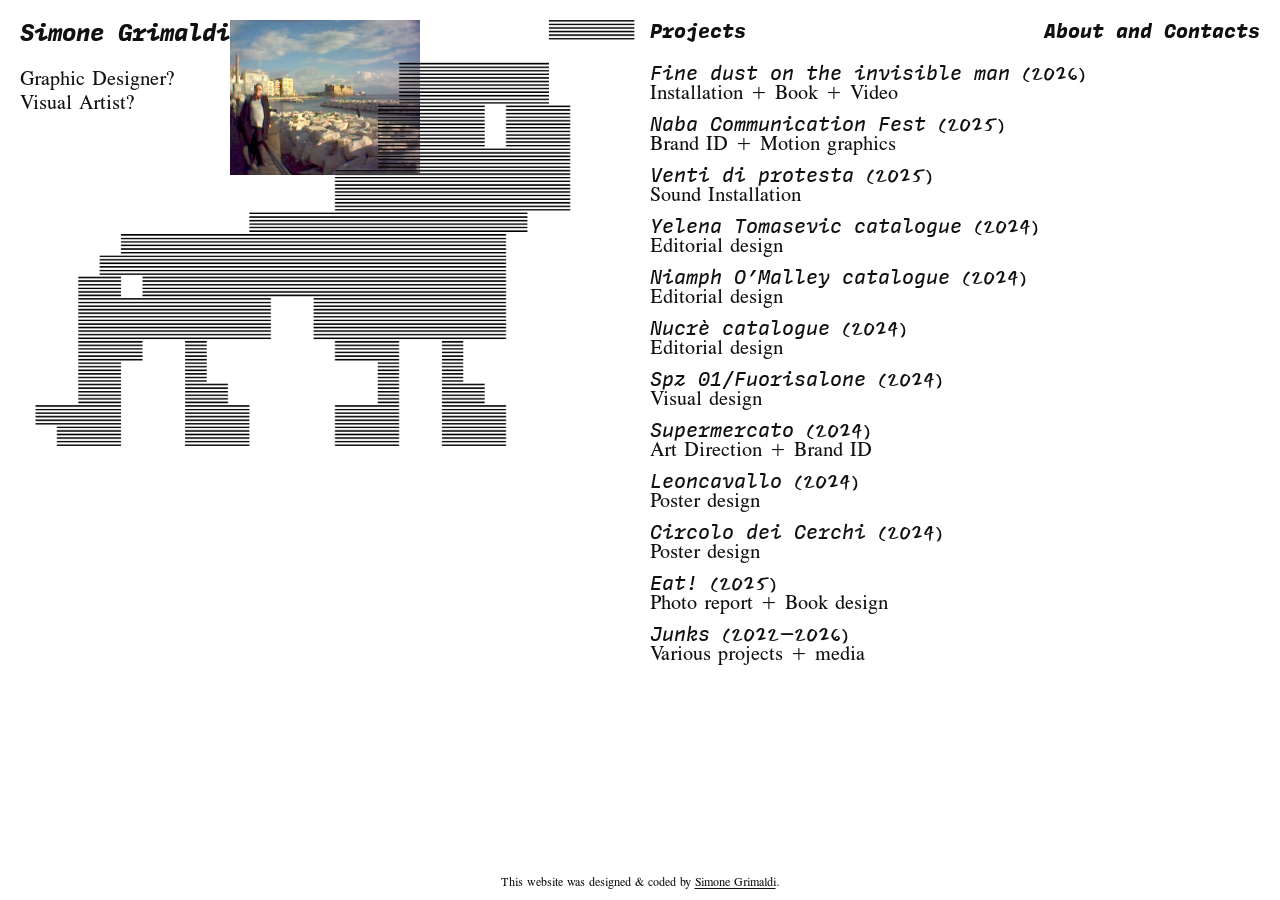
==== commit 11f48a89: "update" ====
--- a/index.html
+++ b/index.html
@@ -18,7 +18,7 @@
 
     <link
       rel="stylesheet"
-      href="css/stili.css?v=5"
+      href="css/stili.css?v=6"
     />
   </head>
 
@@ -35,7 +35,9 @@
 
       <!-- NOME + TAGLINE -->
       <section class="left">
-        <h1 class="brand">Simone Grimaldi</h1>
+        <h1 class="brand">
+          Simone Grimaldi
+        </h1>
 
         <p class="tagline">
           Graphic Designer?<br />
@@ -53,7 +55,9 @@
 
       <!-- PROJECTS -->
       <section class="projects-area">
-        <h2 class="section-title">Projects</h2>
+        <h2 class="section-title">
+          Projects
+        </h2>
 
         <ul class="projects">
 
@@ -93,6 +97,24 @@
             </a>
           </li>
 
+           <!-- venti -->
+          <li class="project">
+            <a
+              class="project-link"
+              href="./projects/venti.html"
+              data-preview="nca"
+            >
+              <span class="project-title">
+                Venti di protesta
+                <span class="date">(2025)</span>
+              </span>
+
+              <span class="project-meta">
+                Sound Installation
+              </span>
+            </a>
+          </li>
+
           <!-- TOMASEVIC -->
           <li class="project">
             <a
@@ -224,6 +246,7 @@
             <a
               class="project-link"
               href="./projects/eat.html"
+              data-preview="eat"
             >
               <span class="project-title">
                 Eat!
@@ -290,6 +313,7 @@
         document.querySelectorAll("[data-preview]");
 
       const projectPreviews = {
+
         "fine-dust": [
           "./images/projects/fine-dust/01.jpg",
           "./images/projects/fine-dust/02.jpg",
@@ -341,6 +365,12 @@
         "circolocerchi": [
           "./images/projects/circolocerchi/1.jpg",
           "./images/projects/circolocerchi/2.jpg"
+        ],
+
+        "eat": [
+          "./images/projects/eat/01.jpg",
+          "./images/projects/eat/02.jpg",
+          "./images/projects/eat/03.jpg"
         ],
 
         "junks": [
@@ -363,9 +393,6 @@
 
         previewTimers = [];
 
-        /*
-          Sparizione immediata.
-        */
         previewContainer.innerHTML = "";
       }
 
@@ -383,10 +410,16 @@
           image.offsetHeight;
 
         const maxLeft =
-          Math.max(0, containerWidth - imageWidth);
+          Math.max(
+            0,
+            containerWidth - imageWidth
+          );
 
         const maxTop =
-          Math.max(0, containerHeight - imageHeight);
+          Math.max(
+            0,
+            containerHeight - imageHeight
+          );
 
         image.style.left =
           `${randomBetween(0, maxLeft)}px`;
@@ -411,6 +444,7 @@
 
         image.src = src;
         image.alt = "";
+
         image.className =
           "project-hover-image";
 
@@ -439,13 +473,18 @@
         clearPreview();
 
         images.forEach((src, index) => {
+
           /*
-            1ª foto: subito
-            2ª foto: dopo 1 secondo
-            3ª foto: dopo 2 secondi
+            Prima foto: subito
+            Seconda foto: dopo 1 secondo
+            Terza foto: dopo 2 secondi
           */
+
           const timer = setTimeout(() => {
-            addPreviewImage(src, index);
+            addPreviewImage(
+              src,
+              index
+            );
           }, index * 1000);
 
           previewTimers.push(timer);
--- a/css/stili.css
+++ b/css/stili.css
@@ -84,6 +84,7 @@
   color: var(--text);
 
   font-family: var(--body-font);
+
   font-size: 20px;
   font-weight: 500;
   font-style: italic;
@@ -252,9 +253,11 @@
    ========================= */
 
 .tagline {
-  margin-top: var(--space-block);
-
-  font-family: var(--serif-font);
+  margin-top:
+    var(--space-block);
+
+  font-family:
+    var(--serif-font);
 
   font-weight: 400;
   font-style: normal;
@@ -270,13 +273,15 @@
    ========================= */
 
 .projects {
-  margin-top: var(--space-block);
+  margin-top:
+    var(--space-block);
 
   list-style: none;
 }
 
 .project {
-  margin-bottom: var(--space-project);
+  margin-bottom:
+    var(--space-project);
 }
 
 
@@ -315,7 +320,8 @@
    ========================= */
 
 .project-title {
-  font-family: var(--body-font);
+  font-family:
+    var(--body-font);
 
   font-weight: 500;
   font-style: italic;
@@ -337,7 +343,8 @@
    ========================= */
 
 .date {
-  font-family: var(--date-font);
+  font-family:
+    var(--date-font);
 
   font-weight: 400;
   font-style: normal;
@@ -353,9 +360,11 @@
    ========================= */
 
 .project-meta {
-  margin-top: var(--space-title-meta);
-
-  font-family: var(--serif-font);
+  margin-top:
+    var(--space-title-meta);
+
+  font-family:
+    var(--serif-font);
 
   font-weight: 400;
   font-style: normal;
@@ -376,11 +385,9 @@
   left: 20px;
   bottom: 35px;
 
-  /*
-    Area dedicata alla parte
-    bassa sinistra dello schermo.
-  */
-  width: calc(50vw - 40px);
+  width:
+    calc(50vw - 40px);
+
   height: 44vh;
 
   overflow: hidden;
@@ -395,20 +402,22 @@
 
   display: block;
 
-  width: clamp(140px, 18vw, 300px);
+  width:
+    clamp(
+      140px,
+      18vw,
+      300px
+    );
+
   max-width: 70%;
 
   height: auto;
 
   opacity: 0;
 
-  transform: translateY(3px);
-
-  /*
-    Solo fade-in.
-    Quando esci dall'hover
-    l'elemento viene eliminato subito.
-  */
+  transform:
+    translateY(3px);
+
   transition:
     opacity 220ms ease,
     transform 220ms ease;
@@ -417,7 +426,8 @@
 .project-hover-image.is-visible {
   opacity: 1;
 
-  transform: translateY(0);
+  transform:
+    translateY(0);
 }
 
 
@@ -431,11 +441,14 @@
   left: 50%;
   bottom: 10px;
 
-  transform: translateX(-50%);
+  transform:
+    translateX(-50%);
 
   margin: 0;
 
-  font-family: "Times CG", serif;
+  font-family:
+    "Times CG",
+    serif;
 
   font-weight: 400;
   font-style: normal;
@@ -472,24 +485,40 @@
 
 @media (max-width: 1200px) {
   .project-hover-preview {
-    width: calc(50vw - 35px);
+    width:
+      calc(50vw - 35px);
+
     height: 40vh;
   }
 
   .project-hover-image {
-    width: clamp(130px, 17vw, 250px);
+    width:
+      clamp(
+        130px,
+        17vw,
+        250px
+      );
+
     max-width: 72%;
   }
 }
 
 @media (max-width: 1050px) {
   .project-hover-preview {
-    width: calc(50vw - 30px);
+    width:
+      calc(50vw - 30px);
+
     height: 36vh;
   }
 
   .project-hover-image {
-    width: clamp(115px, 16vw, 210px);
+    width:
+      clamp(
+        115px,
+        16vw,
+        210px
+      );
+
     max-width: 74%;
   }
 }
@@ -507,9 +536,11 @@
       minmax(0, 1fr);
 
     column-gap: 0;
+
     row-gap: 20px;
 
-    padding: var(--page-pad);
+    padding:
+      var(--page-pad);
 
     padding-bottom:
       calc(
@@ -518,6 +549,7 @@
       );
   }
 
+
   /* PHOTO */
 
   .photo {
@@ -532,6 +564,7 @@
     width: 100%;
     height: auto;
   }
+
 
   /* NAME + TAGLINE */
 
@@ -561,6 +594,7 @@
     margin-bottom: 20px;
   }
 
+
   /* PROJECTS */
 
   .projects-area {
@@ -578,6 +612,7 @@
       var(--mobile-projects-offset);
   }
 
+
   /* ABOUT */
 
   .right {
@@ -594,19 +629,26 @@
     white-space: normal;
   }
 
+
   /* GIF MOBILE */
 
   .hero-gif {
     position: fixed;
 
-    left: var(--page-pad);
-    right: var(--page-pad);
+    left:
+      var(--page-pad);
+
+    right:
+      var(--page-pad);
 
     bottom: 0;
+
     top: auto;
 
     width: auto;
-    height: var(--gif-fixed-h);
+
+    height:
+      var(--gif-fixed-h);
 
     z-index: 999;
 
@@ -618,21 +660,25 @@
     height: 100%;
 
     object-fit: contain;
+
     object-position: bottom;
   }
 
-  /* NO PROJECT PREVIEW ON MOBILE */
+
+  /* NO PREVIEW MOBILE */
 
   .project-hover-preview {
     display: none;
   }
 
+
   /* SITE CREDIT MOBILE */
 
   .site-credit {
     font-size: 10px;
 
-    max-width: calc(100vw - 40px);
+    max-width:
+      calc(100vw - 40px);
 
     white-space: normal;
 
